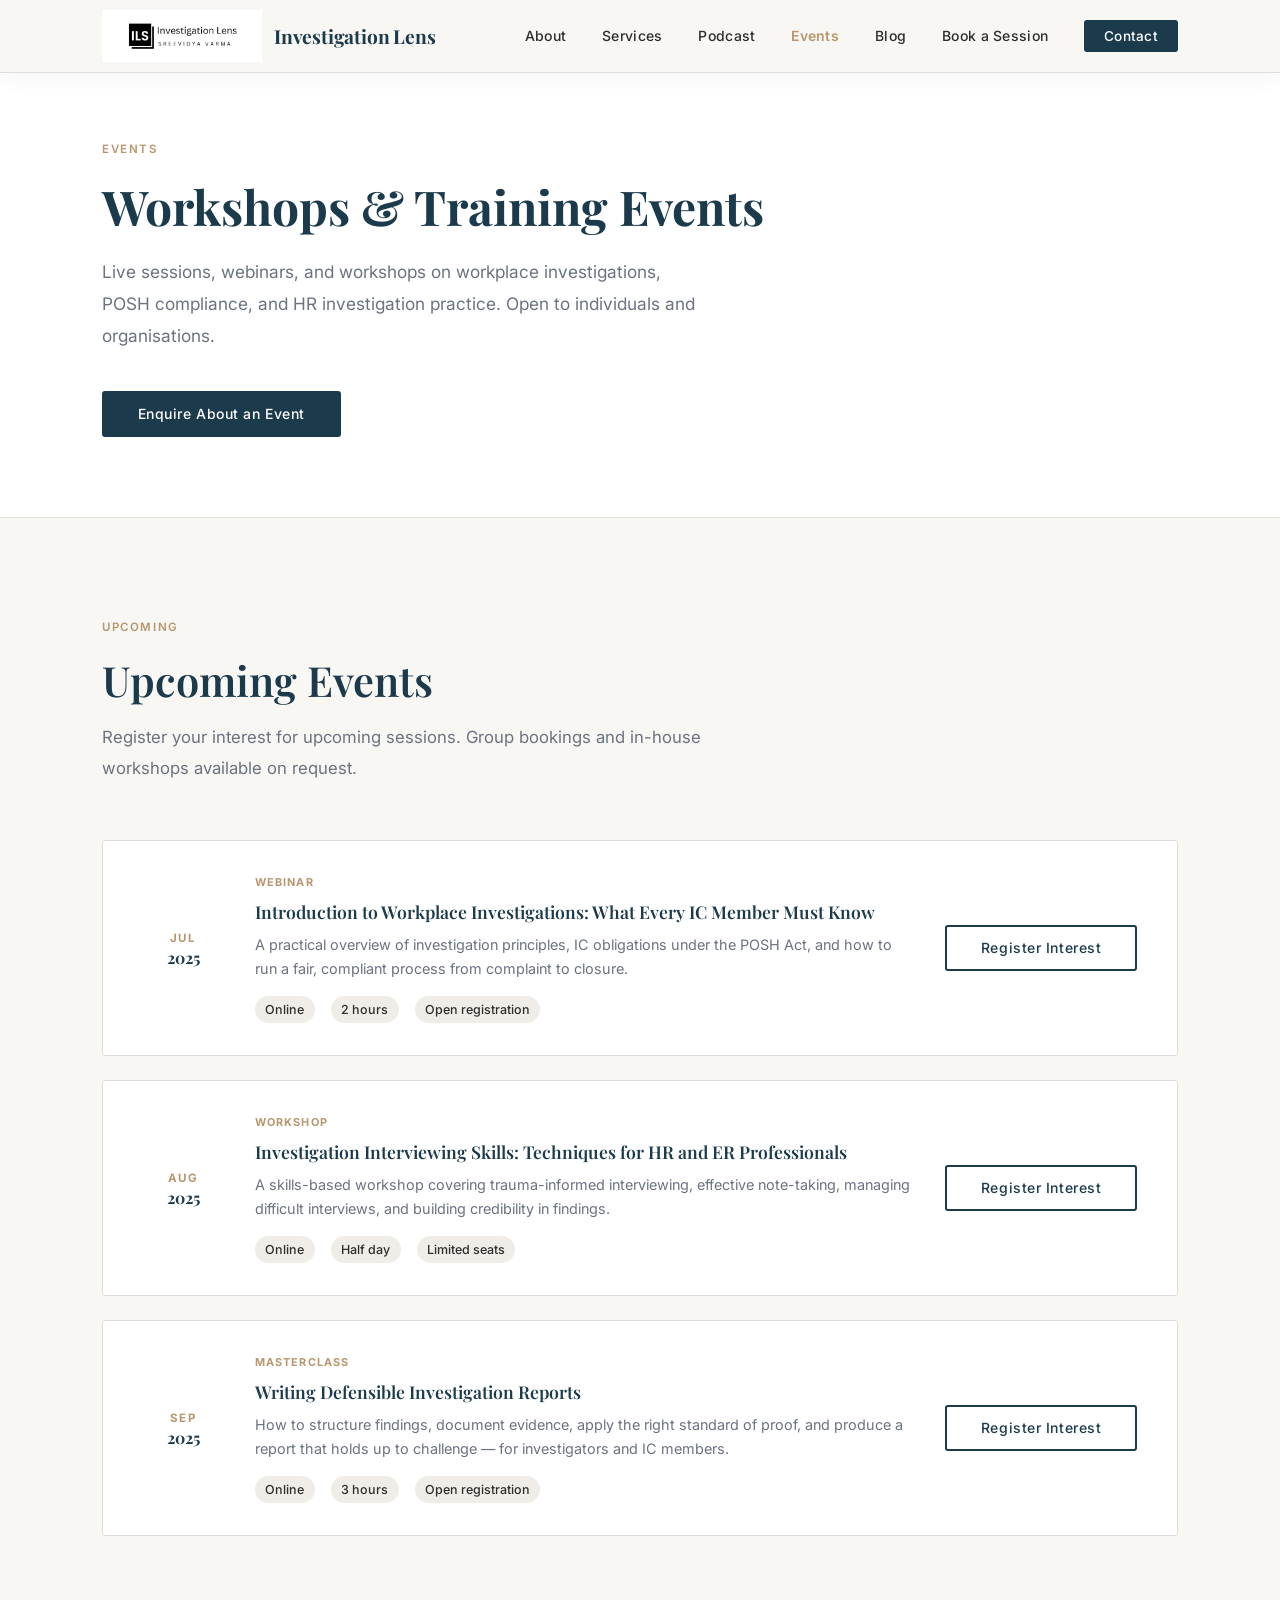
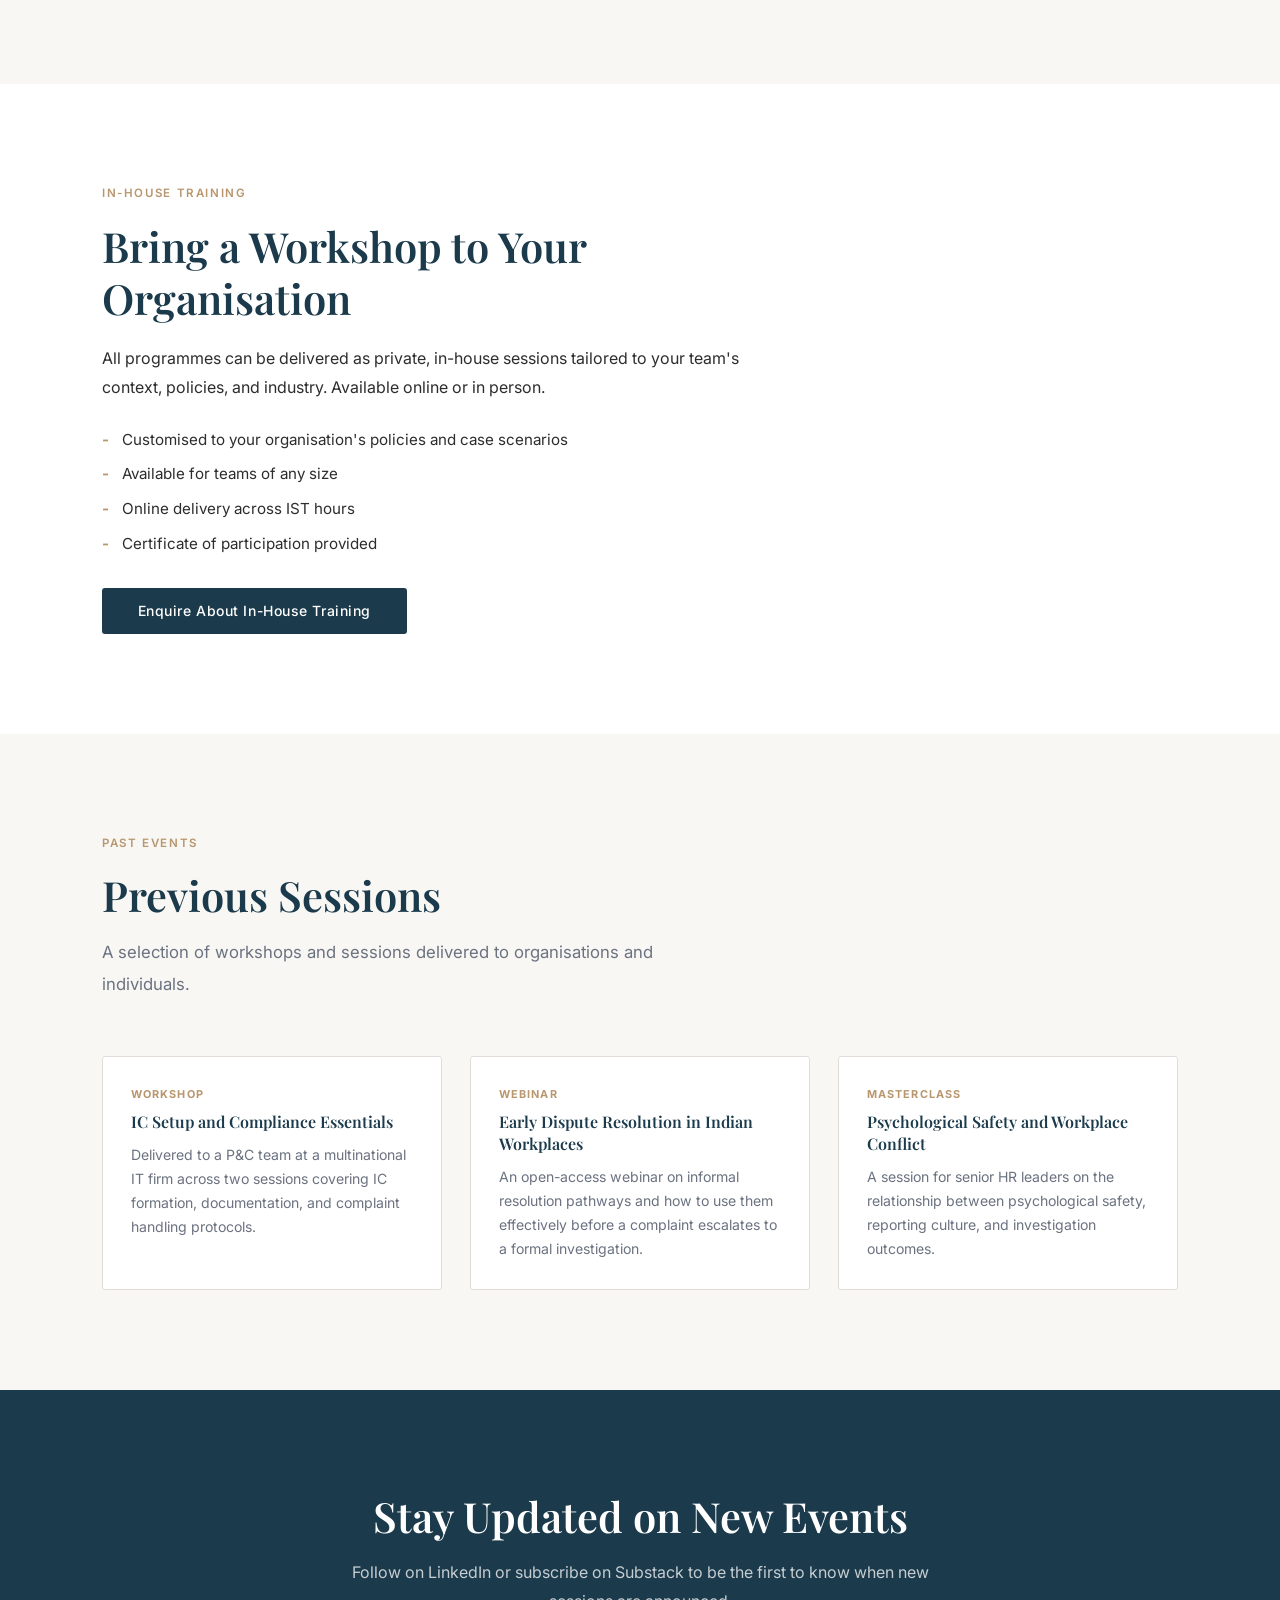
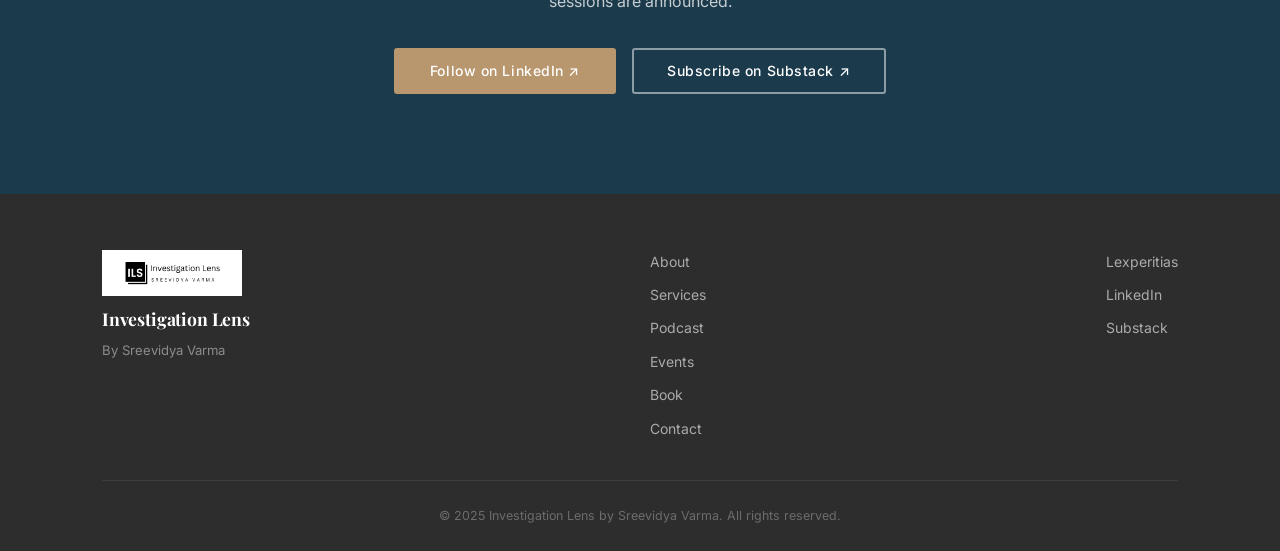
==== events.html @ 95989ba1 "Add files via upload" ====
<!DOCTYPE html>
<html lang="en">
<head>
    <meta charset="UTF-8">
    <meta name="viewport" content="width=device-width, initial-scale=1.0">

    <!-- Primary SEO -->
    <title>Events | Investigation Lens by Sreevidya Varma</title>
    <meta name="description" content="Upcoming workshops, training sessions, and webinars on workplace investigations, POSH compliance, and HR investigation practice by Investigation Lens.">
    <meta name="keywords" content="workplace investigation workshop India, POSH training workshop, HR investigation webinar, IC member training, workplace conduct workshop, Investigation Lens events">
    <meta name="author" content="Sreevidya Varma">
    <meta name="robots" content="index, follow">
    <link rel="canonical" href="https://www.investigationlens.com/events.html">

    <!-- Open Graph -->
    <meta property="og:type" content="website">
    <meta property="og:site_name" content="Investigation Lens">
    <meta property="og:title" content="Events | Investigation Lens by Sreevidya Varma">
    <meta property="og:description" content="Upcoming workshops, training sessions, and webinars on workplace investigations, POSH compliance, and HR investigation practice.">
    <meta property="og:url" content="https://www.investigationlens.com/events.html">
    <meta property="og:image" content="https://www.investigationlens.com/portrait.jpg">
    <meta property="og:locale" content="en_IN">

    <!-- Twitter / X Card -->
    <meta name="twitter:card" content="summary_large_image">
    <meta name="twitter:title" content="Events | Investigation Lens">
    <meta name="twitter:description" content="Upcoming workshops and webinars on workplace investigations, POSH compliance, and HR investigation practice.">
    <meta name="twitter:image" content="https://www.investigationlens.com/portrait.jpg">

    <link rel="preconnect" href="https://fonts.googleapis.com">
    <link rel="preconnect" href="https://fonts.gstatic.com" crossorigin>
    <link href="https://fonts.googleapis.com/css2?family=Playfair+Display:ital,wght@0,400;0,600;0,700;1,400&family=Inter:wght@300;400;500;600&display=swap" rel="stylesheet">
    <link rel="stylesheet" href="style.css">
</head>
<body>

    <!-- ===== NAVBAR ===== -->
    <nav class="navbar scrolled" id="navbar">
        <div class="nav-inner">
            <a href="index.html" class="nav-logo">
                <img src="logo.png" alt="Investigation Lens Logo">
                <span class="logo-text">Investigation Lens</span>
            </a>
            <button class="nav-toggle" aria-label="Toggle navigation menu">&#9776;</button>
            <ul class="nav-links">
                <li><a href="index.html#about">About</a></li>
                <li><a href="index.html#services">Services</a></li>
                <li><a href="podcast.html">Podcast</a></li>
                <li><a href="events.html" class="nav-active">Events</a></li>
                <li><a href="index.html#blog">Blog</a></li>
                <li><a href="index.html#book">Book a Session</a></li>
                <li><a href="index.html#contact" class="btn-nav">Contact</a></li>
            </ul>
        </div>
    </nav>

    <!-- ===== PAGE HERO ===== -->
    <section class="page-hero">
        <div class="container">
            <div class="section-label">Events</div>
            <h1>Workshops &amp; Training Events</h1>
            <p class="page-hero-sub">Live sessions, webinars, and workshops on workplace investigations, POSH compliance, and HR investigation practice. Open to individuals and organisations.</p>
            <a href="index.html#contact" class="btn btn-primary">Enquire About an Event</a>
        </div>
    </section>

    <!-- ===== UPCOMING EVENTS ===== -->
    <section class="events-section">
        <div class="container">
            <div class="section-label">Upcoming</div>
            <h2>Upcoming Events</h2>
            <p class="section-intro">Register your interest for upcoming sessions. Group bookings and in-house workshops available on request.</p>

            <div class="events-list">

                <div class="event-card">
                    <div class="event-date-block">
                        <span class="event-month">Jul</span>
                        <span class="event-day">2025</span>
                    </div>
                    <div class="event-body">
                        <div class="event-tag">Webinar</div>
                        <h3>Introduction to Workplace Investigations: What Every IC Member Must Know</h3>
                        <p>A practical overview of investigation principles, IC obligations under the POSH Act, and how to run a fair, compliant process from complaint to closure.</p>
                        <div class="event-details">
                            <span>Online</span>
                            <span>2 hours</span>
                            <span>Open registration</span>
                        </div>
                    </div>
                    <div class="event-actions">
                        <a href="index.html#contact" class="btn btn-outline">Register Interest</a>
                    </div>
                </div>

                <div class="event-card">
                    <div class="event-date-block">
                        <span class="event-month">Aug</span>
                        <span class="event-day">2025</span>
                    </div>
                    <div class="event-body">
                        <div class="event-tag">Workshop</div>
                        <h3>Investigation Interviewing Skills: Techniques for HR and ER Professionals</h3>
                        <p>A skills-based workshop covering trauma-informed interviewing, effective note-taking, managing difficult interviews, and building credibility in findings.</p>
                        <div class="event-details">
                            <span>Online</span>
                            <span>Half day</span>
                            <span>Limited seats</span>
                        </div>
                    </div>
                    <div class="event-actions">
                        <a href="index.html#contact" class="btn btn-outline">Register Interest</a>
                    </div>
                </div>

                <div class="event-card">
                    <div class="event-date-block">
                        <span class="event-month">Sep</span>
                        <span class="event-day">2025</span>
                    </div>
                    <div class="event-body">
                        <div class="event-tag">Masterclass</div>
                        <h3>Writing Defensible Investigation Reports</h3>
                        <p>How to structure findings, document evidence, apply the right standard of proof, and produce a report that holds up to challenge — for investigators and IC members.</p>
                        <div class="event-details">
                            <span>Online</span>
                            <span>3 hours</span>
                            <span>Open registration</span>
                        </div>
                    </div>
                    <div class="event-actions">
                        <a href="index.html#contact" class="btn btn-outline">Register Interest</a>
                    </div>
                </div>

            </div>
        </div>
    </section>

    <!-- ===== IN-HOUSE EVENTS ===== -->
    <section class="inhouse-section">
        <div class="container">
            <div class="inhouse-inner">
                <div class="inhouse-text">
                    <div class="section-label">In-House Training</div>
                    <h2>Bring a Workshop to Your Organisation</h2>
                    <p>All programmes can be delivered as private, in-house sessions tailored to your team's context, policies, and industry. Available online or in person.</p>
                    <ul class="inhouse-list">
                        <li>Customised to your organisation's policies and case scenarios</li>
                        <li>Available for teams of any size</li>
                        <li>Online delivery across IST hours</li>
                        <li>Certificate of participation provided</li>
                    </ul>
                    <a href="index.html#contact" class="btn btn-primary">Enquire About In-House Training</a>
                </div>
            </div>
        </div>
    </section>

    <!-- ===== PAST EVENTS ===== -->
    <section class="past-events">
        <div class="container">
            <div class="section-label">Past Events</div>
            <h2>Previous Sessions</h2>
            <p class="section-intro">A selection of workshops and sessions delivered to organisations and individuals.</p>

            <div class="past-events-grid">
                <div class="past-event-card">
                    <div class="event-tag">Workshop</div>
                    <h4>IC Setup and Compliance Essentials</h4>
                    <p>Delivered to a P&amp;C team at a multinational IT firm across two sessions covering IC formation, documentation, and complaint handling protocols.</p>
                </div>
                <div class="past-event-card">
                    <div class="event-tag">Webinar</div>
                    <h4>Early Dispute Resolution in Indian Workplaces</h4>
                    <p>An open-access webinar on informal resolution pathways and how to use them effectively before a complaint escalates to a formal investigation.</p>
                </div>
                <div class="past-event-card">
                    <div class="event-tag">Masterclass</div>
                    <h4>Psychological Safety and Workplace Conflict</h4>
                    <p>A session for senior HR leaders on the relationship between psychological safety, reporting culture, and investigation outcomes.</p>
                </div>
            </div>
        </div>
    </section>

    <!-- ===== STAY UPDATED CTA ===== -->
    <section class="subscribe-cta">
        <div class="container">
            <div class="subscribe-inner">
                <h2>Stay Updated on New Events</h2>
                <p>Follow on LinkedIn or subscribe on Substack to be the first to know when new sessions are announced.</p>
                <div class="cta-buttons">
                    <a href="https://www.linkedin.com/in/sreevidyavarma/" target="_blank" rel="noopener noreferrer" class="btn btn-primary">Follow on LinkedIn ↗</a>
                    <a href="https://substack.com/@investigationlens" target="_blank" rel="noopener noreferrer" class="btn btn-outline">Subscribe on Substack ↗</a>
                </div>
            </div>
        </div>
    </section>

    <!-- ===== FOOTER ===== -->
    <footer class="footer">
        <div class="container">
            <div class="footer-inner">
                <div class="footer-brand">
                    <img src="logo.png" alt="Investigation Lens" class="footer-logo">
                    <span class="logo-text">Investigation Lens</span>
                    <p>By Sreevidya Varma</p>
                </div>
                <nav class="footer-links" aria-label="Footer navigation">
                    <a href="index.html#about">About</a>
                    <a href="index.html#services">Services</a>
                    <a href="podcast.html">Podcast</a>
                    <a href="events.html">Events</a>
                    <a href="index.html#book">Book</a>
                    <a href="index.html#contact">Contact</a>
                </nav>
                <div class="footer-social">
                    <a href="https://www.lexperitias.com" target="_blank" rel="noopener noreferrer">Lexperitias</a>
                    <a href="https://www.linkedin.com/in/sreevidyavarma/" target="_blank" rel="noopener noreferrer">LinkedIn</a>
                    <a href="https://substack.com/@investigationlens" target="_blank" rel="noopener noreferrer">Substack</a>
                </div>
            </div>
            <div class="footer-bottom">
                <p>&copy; 2025 Investigation Lens by Sreevidya Varma. All rights reserved.</p>
            </div>
        </div>
    </footer>

    <script>
        const toggle = document.querySelector('.nav-toggle');
        const navLinks = document.querySelector('.nav-links');
        toggle.addEventListener('click', () => {
            const isOpen = navLinks.classList.toggle('open');
            toggle.setAttribute('aria-expanded', isOpen);
        });
    </script>

</body>
</html>
---- style.css ----
/* ============================================
   INVESTIGATION LENS — style.css
   ============================================ */

/* ===========================
   RESET & BASE
=========================== */
*, *::before, *::after {
    box-sizing: border-box;
    margin: 0;
    padding: 0;
}

:root {
    --navy:        #1B3A4B;
    --navy-light:  #2A5068;
    --gold:        #B8966E;
    --gold-light:  #C9A882;
    --charcoal:    #2D2D2D;
    --gray:        #6B7280;
    --light-gray:  #F0EDE8;
    --bg:          #F8F7F4;
    --white:       #FFFFFF;
    --border:      #E2DDD8;

    --font-heading: 'Playfair Display', Georgia, serif;
    --font-body:    'Inter', -apple-system, BlinkMacSystemFont, sans-serif;

    --max-width:    1140px;
    --section-pad:  100px;
    --radius:       3px;
    --transition:   0.22s ease;
}

html {
    font-size: 16px;
}

body {
    font-family: var(--font-body);
    background-color: var(--bg);
    color: var(--charcoal);
    line-height: 1.7;
    -webkit-font-smoothing: antialiased;
    -moz-osx-font-smoothing: grayscale;
}

img {
    max-width: 100%;
    display: block;
}

a {
    text-decoration: none;
    color: inherit;
}

ul {
    list-style: none;
}

/* ===========================
   TYPOGRAPHY
=========================== */
h1, h2, h3, h4 {
    font-family: var(--font-heading);
    line-height: 1.25;
    color: var(--navy);
}

h1 { font-size: clamp(2.2rem, 5vw, 3.5rem); font-weight: 700; }
h2 { font-size: clamp(1.8rem, 3.5vw, 2.6rem); font-weight: 600; }
h3 { font-size: clamp(1.25rem, 2.5vw, 1.55rem); font-weight: 600; }
h4 { font-size: 0.95rem; font-weight: 600; }

.lead {
    font-size: 1.15rem;
    line-height: 1.85;
    color: var(--charcoal);
}

/* ===========================
   LAYOUT
=========================== */
.container {
    max-width: var(--max-width);
    margin: 0 auto;
    padding: 0 2rem;
}

/* ===========================
   SHARED COMPONENTS
=========================== */
.section-label {
    font-family: var(--font-body);
    font-size: 0.72rem;
    font-weight: 600;
    letter-spacing: 0.14em;
    text-transform: uppercase;
    color: var(--gold);
    margin-bottom: 1rem;
}

.section-intro {
    font-size: 1.05rem;
    color: var(--gray);
    max-width: 640px;
    margin-top: 1rem;
    margin-bottom: 3.5rem;
    line-height: 1.85;
}

/* Buttons */
.btn {
    display: inline-block;
    padding: 0.875rem 2.1rem;
    font-family: var(--font-body);
    font-size: 0.875rem;
    font-weight: 500;
    letter-spacing: 0.04em;
    border-radius: var(--radius);
    border: 2px solid transparent;
    transition: all var(--transition);
    cursor: pointer;
    line-height: 1;
}

.btn-primary {
    background-color: var(--navy);
    color: var(--white);
    border-color: var(--navy);
}

.btn-primary:hover {
    background-color: var(--navy-light);
    border-color: var(--navy-light);
}

.btn-outline {
    background-color: transparent;
    color: var(--navy);
    border-color: var(--navy);
}

.btn-outline:hover {
    background-color: var(--navy);
    color: var(--white);
}

/* ===========================
   NAVBAR
=========================== */
.navbar {
    position: fixed;
    top: 0;
    left: 0;
    right: 0;
    z-index: 1000;
    background-color: rgba(248, 247, 244, 0.96);
    backdrop-filter: blur(10px);
    -webkit-backdrop-filter: blur(10px);
    border-bottom: 1px solid transparent;
    transition: border-color var(--transition), box-shadow var(--transition);
}

.navbar.scrolled {
    border-color: var(--border);
    box-shadow: 0 2px 24px rgba(0, 0, 0, 0.06);
}

.nav-inner {
    max-width: var(--max-width);
    margin: 0 auto;
    padding: 0 2rem;
    height: 72px;
    display: flex;
    align-items: center;
    justify-content: space-between;
}

.nav-logo {
    display: flex;
    align-items: center;
    gap: 0.75rem;
    flex-shrink: 0;
}

.nav-logo img {
    width: 160px;
    height: 52px;
    object-fit: cover;
    object-position: center center;
}

.logo-text {
    font-family: var(--font-heading);
    font-size: 1.2rem;
    font-weight: 700;
    color: var(--navy);
    letter-spacing: -0.01em;
}

.nav-links {
    display: flex;
    align-items: center;
    gap: 2.25rem;
}

.nav-links a {
    font-size: 0.875rem;
    font-weight: 500;
    color: var(--charcoal);
    letter-spacing: 0.02em;
    transition: color var(--transition);
}

.nav-links a:hover {
    color: var(--navy);
}

.btn-nav {
    background-color: var(--navy) !important;
    color: var(--white) !important;
    padding: 0.5rem 1.25rem !important;
    border-radius: var(--radius) !important;
    font-size: 0.85rem !important;
    transition: background-color var(--transition) !important;
}

.btn-nav:hover {
    background-color: var(--navy-light) !important;
    color: var(--white) !important;
}

.nav-toggle {
    display: none;
    background: none;
    border: none;
    font-size: 1.5rem;
    cursor: pointer;
    color: var(--navy);
    padding: 0.25rem;
    line-height: 1;
}

/* ===========================
   HERO
=========================== */
.hero {
    min-height: 100vh;
    display: flex;
    align-items: center;
    background-color: var(--white);
    padding: 100px 2rem 80px;
}

.hero-inner {
    max-width: var(--max-width);
    margin: 0 auto;
    width: 100%;
    display: grid;
    grid-template-columns: 1fr 400px;
    gap: 5rem;
    align-items: center;
}

.hero-eyebrow {
    font-size: 0.72rem;
    font-weight: 600;
    letter-spacing: 0.14em;
    text-transform: uppercase;
    color: var(--gold);
    margin-bottom: 1.5rem;
}

.hero-text h1 {
    margin-bottom: 1.5rem;
}

.hero-text h1 em {
    color: var(--gold);
    font-style: italic;
}

.hero-sub {
    font-size: 1.08rem;
    color: var(--gray);
    max-width: 520px;
    margin-bottom: 2.5rem;
    line-height: 1.85;
}

.hero-ctas {
    display: flex;
    gap: 1rem;
    flex-wrap: wrap;
}

.hero-image {
    position: relative;
}

.hero-image img {
    width: 100%;
    height: 520px;
    object-fit: cover;
    object-position: right center;
    border-radius: var(--radius);
}

.photo-placeholder {
    width: 100%;
    height: 520px;
    background-color: var(--light-gray);
    border: 2px dashed var(--border);
    border-radius: var(--radius);
    display: flex;
    align-items: center;
    justify-content: center;
    color: var(--gray);
    font-size: 0.9rem;
}

/* ===========================
   ABOUT
=========================== */
.about {
    padding: var(--section-pad) 0;
    background-color: var(--bg);
}

.about-inner {
    max-width: 780px;
}

.about-body {
    margin-top: 2rem;
    display: flex;
    flex-direction: column;
    gap: 1.25rem;
}

.about-body p {
    font-size: 1.02rem;
    color: var(--charcoal);
    line-height: 1.85;
}

.about-body strong {
    color: var(--navy);
    font-weight: 600;
}

.about-links {
    display: flex;
    gap: 0.875rem;
    margin-top: 0.75rem;
    flex-wrap: wrap;
}

.link-pill {
    display: inline-block;
    padding: 0.45rem 1.1rem;
    border: 1.5px solid var(--navy);
    border-radius: 100px;
    font-size: 0.85rem;
    font-weight: 500;
    color: var(--navy);
    transition: all var(--transition);
}

.link-pill:hover {
    background-color: var(--navy);
    color: var(--white);
}

/* ===========================
   SERVICES
=========================== */
.services {
    padding: var(--section-pad) 0;
    background-color: var(--white);
}

.services-grid {
    display: grid;
    grid-template-columns: 1fr 1fr;
    gap: 1.75rem;
}

.service-card {
    background-color: var(--bg);
    border: 1px solid var(--border);
    border-radius: var(--radius);
    padding: 2.5rem;
    transition: box-shadow var(--transition), border-color var(--transition);
}

.service-card:hover {
    box-shadow: 0 8px 40px rgba(27, 58, 75, 0.08);
    border-color: #D0CAC2;
}

.service-card--full {
    grid-column: 1 / -1;
}

.card-tier {
    font-size: 0.68rem;
    font-weight: 700;
    letter-spacing: 0.16em;
    text-transform: uppercase;
    color: var(--gold);
    margin-bottom: 0.75rem;
}

.service-card h3 {
    margin-bottom: 0.75rem;
}

.card-desc {
    font-size: 0.97rem;
    color: var(--gray);
    line-height: 1.75;
    margin-bottom: 1.75rem;
    padding-bottom: 1.75rem;
    border-bottom: 1px solid var(--border);
}

.card-section {
    margin-bottom: 1.5rem;
}

.card-section:last-child {
    margin-bottom: 0;
}

.card-section h4 {
    font-family: var(--font-body);
    font-size: 0.72rem;
    font-weight: 700;
    letter-spacing: 0.1em;
    text-transform: uppercase;
    color: var(--navy);
    margin-bottom: 0.65rem;
}

.card-section ul {
    display: flex;
    flex-direction: column;
    gap: 0.55rem;
}

.card-section ul li {
    font-size: 0.93rem;
    color: var(--charcoal);
    padding-left: 1.25rem;
    position: relative;
    line-height: 1.65;
}

.card-section ul li::before {
    content: '-';
    position: absolute;
    left: 0;
    color: var(--gold);
    font-weight: 700;
}

.card-section p {
    font-size: 0.93rem;
    color: var(--charcoal);
    line-height: 1.7;
}

.card-columns {
    display: grid;
    grid-template-columns: repeat(3, 1fr);
    gap: 2rem;
    margin-top: 1.75rem;
}

.card-col h4 {
    font-family: var(--font-body);
    font-size: 0.9rem;
    font-weight: 600;
    color: var(--navy);
    margin-bottom: 0.5rem;
    letter-spacing: 0;
    text-transform: none;
}

.card-col p {
    font-size: 0.9rem;
    color: var(--gray);
    line-height: 1.75;
}

/* ===========================
   TESTIMONIAL
=========================== */
.testimonial-section {
    padding: var(--section-pad) 0;
    background-color: var(--navy);
}

.testimonial-section .section-label {
    color: var(--gold-light);
    text-align: center;
}

.testimonial-card {
    max-width: 760px;
    margin: 0 auto;
    text-align: center;
}

.quote-mark {
    display: block;
    font-family: var(--font-heading);
    font-size: 7rem;
    color: var(--gold);
    line-height: 0.5;
    margin-bottom: 2rem;
    opacity: 0.5;
}

blockquote {
    font-family: var(--font-heading);
    font-size: clamp(1.1rem, 2vw, 1.3rem);
    font-style: italic;
    color: var(--white);
    line-height: 1.85;
    margin-bottom: 2.5rem;
}

.testimonial-author {
    display: flex;
    justify-content: center;
}

.author-info {
    display: flex;
    flex-direction: column;
    align-items: center;
    gap: 0.3rem;
}

.author-info strong {
    font-family: var(--font-body);
    font-weight: 600;
    font-size: 1rem;
    color: var(--white);
}

.author-info span {
    font-size: 0.875rem;
    color: var(--gold-light);
    letter-spacing: 0.02em;
}

/* ===========================
   BLOG
=========================== */
.blog {
    padding: var(--section-pad) 0;
    background-color: var(--bg);
}

.blog-grid {
    display: grid;
    grid-template-columns: repeat(3, 1fr);
    gap: 1.75rem;
    margin-bottom: 3rem;
}

.blog-card {
    display: block;
    background-color: var(--white);
    border: 1px solid var(--border);
    border-radius: var(--radius);
    padding: 2rem;
    transition: all var(--transition);
}

.blog-card:hover {
    border-color: var(--navy);
    box-shadow: 0 8px 32px rgba(27, 58, 75, 0.1);
    transform: translateY(-3px);
}

.blog-tag {
    font-size: 0.68rem;
    font-weight: 700;
    letter-spacing: 0.12em;
    text-transform: uppercase;
    color: var(--gold);
    margin-bottom: 0.75rem;
}

.blog-card h4 {
    font-family: var(--font-heading);
    font-size: 1.1rem;
    color: var(--navy);
    line-height: 1.4;
    margin-bottom: 0.75rem;
}

.blog-card p {
    font-size: 0.9rem;
    color: var(--gray);
    line-height: 1.75;
    margin-bottom: 1.5rem;
}

.read-more {
    font-size: 0.85rem;
    font-weight: 600;
    color: var(--navy);
    letter-spacing: 0.02em;
    transition: color var(--transition);
}

.blog-card:hover .read-more {
    color: var(--gold);
}

.blog-cta {
    text-align: center;
}

/* ===========================
   BOOK A SESSION
=========================== */
.book {
    padding: var(--section-pad) 0;
    background-color: var(--white);
}

.calendar-embed {
    border-radius: var(--radius);
    overflow: hidden;
    border: 1px solid var(--border);
}

.calendar-embed iframe {
    width: 100%;
    border: 0;
    display: block;
}

.calendar-placeholder {
    color: var(--gray);
    line-height: 2;
}

.calendar-placeholder p {
    font-size: 1rem;
    margin-bottom: 0.5rem;
}

.calendar-placeholder small {
    font-size: 0.82rem;
    color: var(--border);
}

/* ===========================
   CONTACT
=========================== */
.contact {
    padding: var(--section-pad) 0;
    background-color: var(--bg);
}

.contact-inner {
    display: grid;
    grid-template-columns: 1fr 1.7fr;
    gap: 5rem;
    align-items: start;
}

.contact-text h2 {
    margin-bottom: 1rem;
}

.contact-text p {
    font-size: 1rem;
    color: var(--gray);
    line-height: 1.85;
    margin-bottom: 2rem;
}

.contact-links {
    display: flex;
    flex-direction: column;
    gap: 0.75rem;
}

.contact-links a {
    font-size: 0.9rem;
    font-weight: 500;
    color: var(--navy);
    transition: color var(--transition);
}

.contact-links a:hover {
    color: var(--gold);
}

/* Form */
.contact-form {
    display: flex;
    flex-direction: column;
    gap: 1.25rem;
}

.form-group {
    display: flex;
    flex-direction: column;
    gap: 0.4rem;
}

.form-group label {
    font-size: 0.72rem;
    font-weight: 600;
    letter-spacing: 0.08em;
    text-transform: uppercase;
    color: var(--charcoal);
}

.form-group input,
.form-group select,
.form-group textarea {
    width: 100%;
    padding: 0.85rem 1rem;
    border: 1.5px solid var(--border);
    border-radius: var(--radius);
    font-family: var(--font-body);
    font-size: 0.95rem;
    color: var(--charcoal);
    background-color: var(--white);
    outline: none;
    appearance: none;
    -webkit-appearance: none;
    transition: border-color var(--transition);
}

.form-group input:focus,
.form-group select:focus,
.form-group textarea:focus {
    border-color: var(--navy);
}

.form-group input::placeholder,
.form-group textarea::placeholder {
    color: #C0BAB3;
}

.form-group select {
    background-image: url("data:image/svg+xml,%3Csvg xmlns='http://www.w3.org/2000/svg' width='12' height='8' viewBox='0 0 12 8'%3E%3Cpath d='M1 1l5 5 5-5' stroke='%236B7280' stroke-width='1.5' fill='none' stroke-linecap='round'/%3E%3C/svg%3E");
    background-repeat: no-repeat;
    background-position: right 1rem center;
    padding-right: 2.5rem;
    cursor: pointer;
}

.form-group textarea {
    resize: vertical;
    min-height: 140px;
    line-height: 1.7;
}

.form-note {
    font-size: 0.82rem;
    color: var(--gray);
    margin-top: -0.25rem;
}

/* ===========================
   FOOTER
=========================== */
.footer {
    background-color: var(--charcoal);
    padding: 3.5rem 0 1.5rem;
}

.footer-inner {
    display: flex;
    justify-content: space-between;
    align-items: flex-start;
    gap: 2rem;
    padding-bottom: 2.5rem;
    border-bottom: 1px solid rgba(255, 255, 255, 0.08);
    flex-wrap: wrap;
}

.footer-logo {
    width: 140px;
    height: 46px;
    object-fit: cover;
    object-position: center center;
    margin-bottom: 0.5rem;
}

.footer-brand .logo-text {
    color: var(--white);
    font-size: 1.1rem;
}

.footer-brand p {
    font-size: 0.82rem;
    color: rgba(255, 255, 255, 0.45);
    margin-top: 0.3rem;
}

.footer-links,
.footer-social {
    display: flex;
    flex-direction: column;
    gap: 0.6rem;
}

.footer-links a,
.footer-social a {
    font-size: 0.875rem;
    color: rgba(255, 255, 255, 0.6);
    transition: color var(--transition);
}

.footer-links a:hover,
.footer-social a:hover {
    color: var(--white);
}

.footer-bottom {
    text-align: center;
    padding-top: 1.5rem;
}

.footer-bottom p {
    font-size: 0.78rem;
    color: rgba(255, 255, 255, 0.3);
}

/* ===========================
   NAV ACTIVE STATE
=========================== */
.nav-active {
    color: var(--gold) !important;
    font-weight: 600 !important;
}

/* ===========================
   PAGE HERO (inner pages)
=========================== */
.page-hero {
    padding: 140px 2rem 80px;
    background-color: var(--white);
    border-bottom: 1px solid var(--border);
}

.page-hero h1 {
    font-size: clamp(2rem, 4.5vw, 3rem);
    margin-bottom: 1.25rem;
    max-width: 700px;
}

.page-hero-sub {
    font-size: 1.08rem;
    color: var(--gray);
    max-width: 600px;
    line-height: 1.85;
    margin-bottom: 2.5rem;
}

/* ===========================
   PODCAST PAGE
=========================== */
.podcast-about {
    padding: var(--section-pad) 0;
    background-color: var(--bg);
}

.podcast-about-inner {
    display: grid;
    grid-template-columns: 1fr 320px;
    gap: 5rem;
    align-items: start;
}

.podcast-about-text h2 {
    margin-bottom: 1.25rem;
}

.podcast-about-text p {
    font-size: 1rem;
    color: var(--charcoal);
    line-height: 1.85;
    margin-bottom: 1.25rem;
}

.platforms-label {
    font-size: 0.72rem;
    font-weight: 600;
    letter-spacing: 0.1em;
    text-transform: uppercase;
    color: var(--gray);
    margin-bottom: 0.75rem;
    margin-top: 1.5rem;
}

.platform-links {
    display: flex;
    gap: 0.75rem;
    flex-wrap: wrap;
}

.platform-pill {
    display: inline-block;
    padding: 0.45rem 1.1rem;
    border: 1.5px solid var(--navy);
    border-radius: 100px;
    font-size: 0.85rem;
    font-weight: 500;
    color: var(--navy);
    transition: all var(--transition);
}

.platform-pill:hover {
    background-color: var(--navy);
    color: var(--white);
}

.podcast-host-card {
    background-color: var(--white);
    border: 1px solid var(--border);
    border-radius: var(--radius);
    overflow: hidden;
}

.podcast-host-card img {
    width: 100%;
    height: 280px;
    object-fit: cover;
    object-position: right center;
}

.host-info {
    padding: 1.25rem;
    display: flex;
    flex-direction: column;
    gap: 0.25rem;
}

.host-info strong {
    font-family: var(--font-body);
    font-size: 0.95rem;
    font-weight: 600;
    color: var(--navy);
}

.host-info span {
    font-size: 0.82rem;
    color: var(--gray);
}

/* Episodes */
.episodes {
    padding: var(--section-pad) 0;
    background-color: var(--white);
}

.episodes-list {
    display: flex;
    flex-direction: column;
    gap: 1.25rem;
    margin-bottom: 3rem;
}

.episode-card {
    display: grid;
    grid-template-columns: 80px 1fr auto;
    gap: 2rem;
    align-items: center;
    background-color: var(--bg);
    border: 1px solid var(--border);
    border-radius: var(--radius);
    padding: 1.75rem 2rem;
    transition: box-shadow var(--transition), border-color var(--transition);
}

.episode-card:hover {
    box-shadow: 0 4px 24px rgba(27, 58, 75, 0.08);
    border-color: #D0CAC2;
}

.episode-number {
    font-size: 0.72rem;
    font-weight: 700;
    letter-spacing: 0.1em;
    text-transform: uppercase;
    color: var(--gold);
    text-align: center;
}

.episode-body h3 {
    font-size: 1.1rem;
    margin-bottom: 0.5rem;
}

.episode-desc {
    font-size: 0.9rem;
    color: var(--gray);
    line-height: 1.7;
    margin-bottom: 0.75rem;
}

.episode-meta {
    display: flex;
    gap: 0.5rem;
    flex-wrap: wrap;
}

.episode-tag {
    font-size: 0.68rem;
    font-weight: 700;
    letter-spacing: 0.1em;
    text-transform: uppercase;
    color: var(--gold);
    background-color: var(--light-gray);
    padding: 0.2rem 0.6rem;
    border-radius: 100px;
}

.episode-listen {
    font-size: 0.875rem;
    font-weight: 600;
    color: var(--navy);
    white-space: nowrap;
    transition: color var(--transition);
    flex-shrink: 0;
}

.episode-listen:hover {
    color: var(--gold);
}

.episodes-cta {
    text-align: center;
}

/* Subscribe CTA */
.subscribe-cta {
    padding: var(--section-pad) 0;
    background-color: var(--navy);
}

.subscribe-inner {
    max-width: 580px;
    margin: 0 auto;
    text-align: center;
}

.subscribe-inner h2 {
    color: var(--white);
    margin-bottom: 1rem;
}

.subscribe-inner p {
    color: rgba(255, 255, 255, 0.75);
    line-height: 1.8;
    margin-bottom: 2rem;
    font-size: 1rem;
}

.cta-buttons {
    display: flex;
    gap: 1rem;
    justify-content: center;
    flex-wrap: wrap;
}

.subscribe-cta .btn-primary {
    background-color: var(--gold);
    border-color: var(--gold);
    color: var(--white);
}

.subscribe-cta .btn-primary:hover {
    background-color: var(--gold-light);
    border-color: var(--gold-light);
}

.subscribe-cta .btn-outline {
    border-color: rgba(255, 255, 255, 0.5);
    color: var(--white);
}

.subscribe-cta .btn-outline:hover {
    background-color: rgba(255, 255, 255, 0.1);
    border-color: var(--white);
}

/* ===========================
   EVENTS PAGE
=========================== */
.events-section {
    padding: var(--section-pad) 0;
    background-color: var(--bg);
}

.events-list {
    display: flex;
    flex-direction: column;
    gap: 1.5rem;
    margin-bottom: 3rem;
}

.event-card {
    display: grid;
    grid-template-columns: 80px 1fr auto;
    gap: 2rem;
    align-items: center;
    background-color: var(--white);
    border: 1px solid var(--border);
    border-radius: var(--radius);
    padding: 2rem 2.5rem;
    transition: box-shadow var(--transition), border-color var(--transition);
}

.event-card:hover {
    box-shadow: 0 4px 24px rgba(27, 58, 75, 0.08);
    border-color: #D0CAC2;
}

.event-date-block {
    display: flex;
    flex-direction: column;
    align-items: center;
    text-align: center;
    flex-shrink: 0;
}

.event-month {
    font-size: 0.72rem;
    font-weight: 700;
    letter-spacing: 0.1em;
    text-transform: uppercase;
    color: var(--gold);
}

.event-day {
    font-family: var(--font-heading);
    font-size: 1rem;
    font-weight: 700;
    color: var(--navy);
    line-height: 1.2;
}

.event-tag {
    font-size: 0.68rem;
    font-weight: 700;
    letter-spacing: 0.1em;
    text-transform: uppercase;
    color: var(--gold);
    margin-bottom: 0.5rem;
}

.event-body h3 {
    font-size: 1.1rem;
    margin-bottom: 0.6rem;
    line-height: 1.35;
}

.event-body p {
    font-size: 0.9rem;
    color: var(--gray);
    line-height: 1.7;
    margin-bottom: 0.85rem;
}

.event-details {
    display: flex;
    gap: 1rem;
    flex-wrap: wrap;
}

.event-details span {
    font-size: 0.78rem;
    font-weight: 500;
    color: var(--charcoal);
    background-color: var(--light-gray);
    padding: 0.2rem 0.65rem;
    border-radius: 100px;
}

.event-actions {
    flex-shrink: 0;
}

/* In-house section */
.inhouse-section {
    padding: var(--section-pad) 0;
    background-color: var(--white);
}

.inhouse-inner {
    max-width: 680px;
}

.inhouse-text h2 {
    margin-bottom: 1.25rem;
}

.inhouse-text p {
    font-size: 1rem;
    color: var(--charcoal);
    line-height: 1.85;
    margin-bottom: 1.5rem;
}

.inhouse-list {
    display: flex;
    flex-direction: column;
    gap: 0.6rem;
    margin-bottom: 2rem;
}

.inhouse-list li {
    font-size: 0.95rem;
    color: var(--charcoal);
    padding-left: 1.25rem;
    position: relative;
    line-height: 1.65;
}

.inhouse-list li::before {
    content: '-';
    position: absolute;
    left: 0;
    color: var(--gold);
    font-weight: 700;
}

/* Past events */
.past-events {
    padding: var(--section-pad) 0;
    background-color: var(--bg);
}

.past-events-grid {
    display: grid;
    grid-template-columns: repeat(3, 1fr);
    gap: 1.75rem;
}

.past-event-card {
    background-color: var(--white);
    border: 1px solid var(--border);
    border-radius: var(--radius);
    padding: 1.75rem;
}

.past-event-card h4 {
    font-family: var(--font-heading);
    font-size: 1rem;
    color: var(--navy);
    margin-bottom: 0.6rem;
    line-height: 1.4;
}

.past-event-card p {
    font-size: 0.88rem;
    color: var(--gray);
    line-height: 1.7;
}

/* ===========================
   RESPONSIVE — TABLET
=========================== */
@media (max-width: 1024px) {
    :root {
        --section-pad: 80px;
    }

    .hero-inner {
        grid-template-columns: 1fr 320px;
        gap: 3rem;
    }

    .hero-image img,
    .photo-placeholder {
        height: 440px;
    }

    .services-grid {
        grid-template-columns: 1fr;
    }

    .service-card--full {
        grid-column: 1;
    }

    .card-columns {
        grid-template-columns: 1fr 1fr;
        gap: 1.5rem;
    }

    .blog-grid {
        grid-template-columns: 1fr 1fr;
    }

    .podcast-about-inner {
        grid-template-columns: 1fr 260px;
        gap: 3rem;
    }

    .past-events-grid {
        grid-template-columns: 1fr 1fr;
    }

    .episode-card,
    .event-card {
        grid-template-columns: 60px 1fr auto;
        gap: 1.5rem;
    }
}

/* ===========================
   RESPONSIVE — MOBILE
=========================== */
@media (max-width: 768px) {
    :root {
        --section-pad: 64px;
    }

    /* Mobile nav */
    .nav-links {
        display: none;
        flex-direction: column;
        align-items: flex-start;
        position: absolute;
        top: 72px;
        left: 0;
        right: 0;
        background-color: var(--white);
        border-bottom: 1px solid var(--border);
        padding: 1.5rem 2rem 2rem;
        gap: 1.25rem;
        box-shadow: 0 8px 24px rgba(0, 0, 0, 0.08);
        z-index: 999;
    }

    .nav-links.open {
        display: flex;
    }

    .nav-toggle {
        display: block;
    }

    /* Hero */
    .hero {
        padding: 100px 2rem 60px;
        min-height: auto;
    }

    .hero-inner {
        grid-template-columns: 1fr;
        gap: 2.5rem;
    }

    .hero-image {
        order: -1;
    }

    .hero-image img,
    .photo-placeholder {
        height: 320px;
    }

    /* Services */
    .card-columns {
        grid-template-columns: 1fr;
    }

    /* Blog */
    .blog-grid {
        grid-template-columns: 1fr;
    }

    /* Contact */
    .contact-inner {
        grid-template-columns: 1fr;
        gap: 3rem;
    }

    /* Inner pages */
    .podcast-about-inner {
        grid-template-columns: 1fr;
        gap: 2.5rem;
    }

    .podcast-host-card {
        max-width: 360px;
    }

    .episode-card,
    .event-card {
        grid-template-columns: 1fr;
        gap: 1rem;
    }

    .episode-number,
    .event-date-block {
        text-align: left;
    }

    .past-events-grid {
        grid-template-columns: 1fr;
    }

    .cta-buttons {
        flex-direction: column;
        align-items: center;
    }

    /* Footer */
    .footer-inner {
        flex-direction: column;
        gap: 2rem;
    }
}

@media (max-width: 480px) {
    .hero-ctas {
        flex-direction: column;
        align-items: flex-start;
    }

    .btn {
        width: 100%;
        text-align: center;
    }

    .about-links {
        flex-direction: column;
    }
}
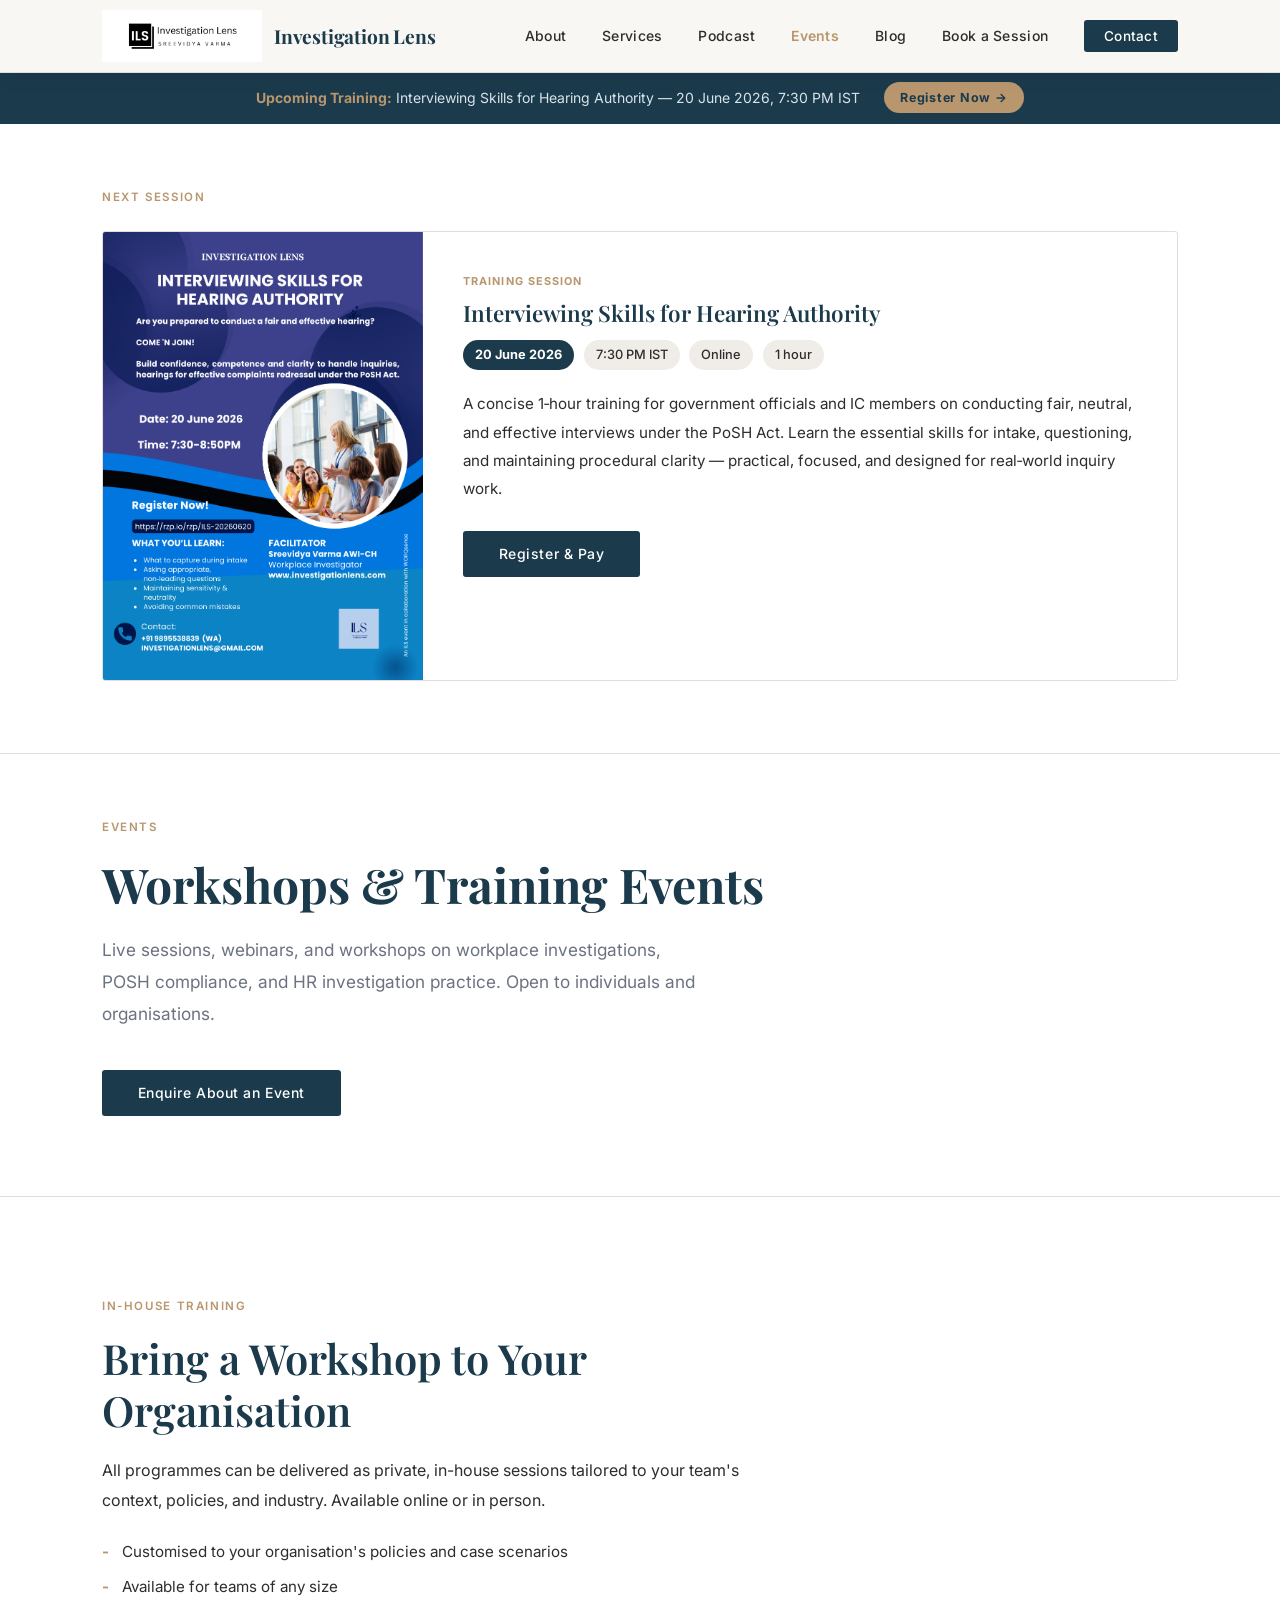
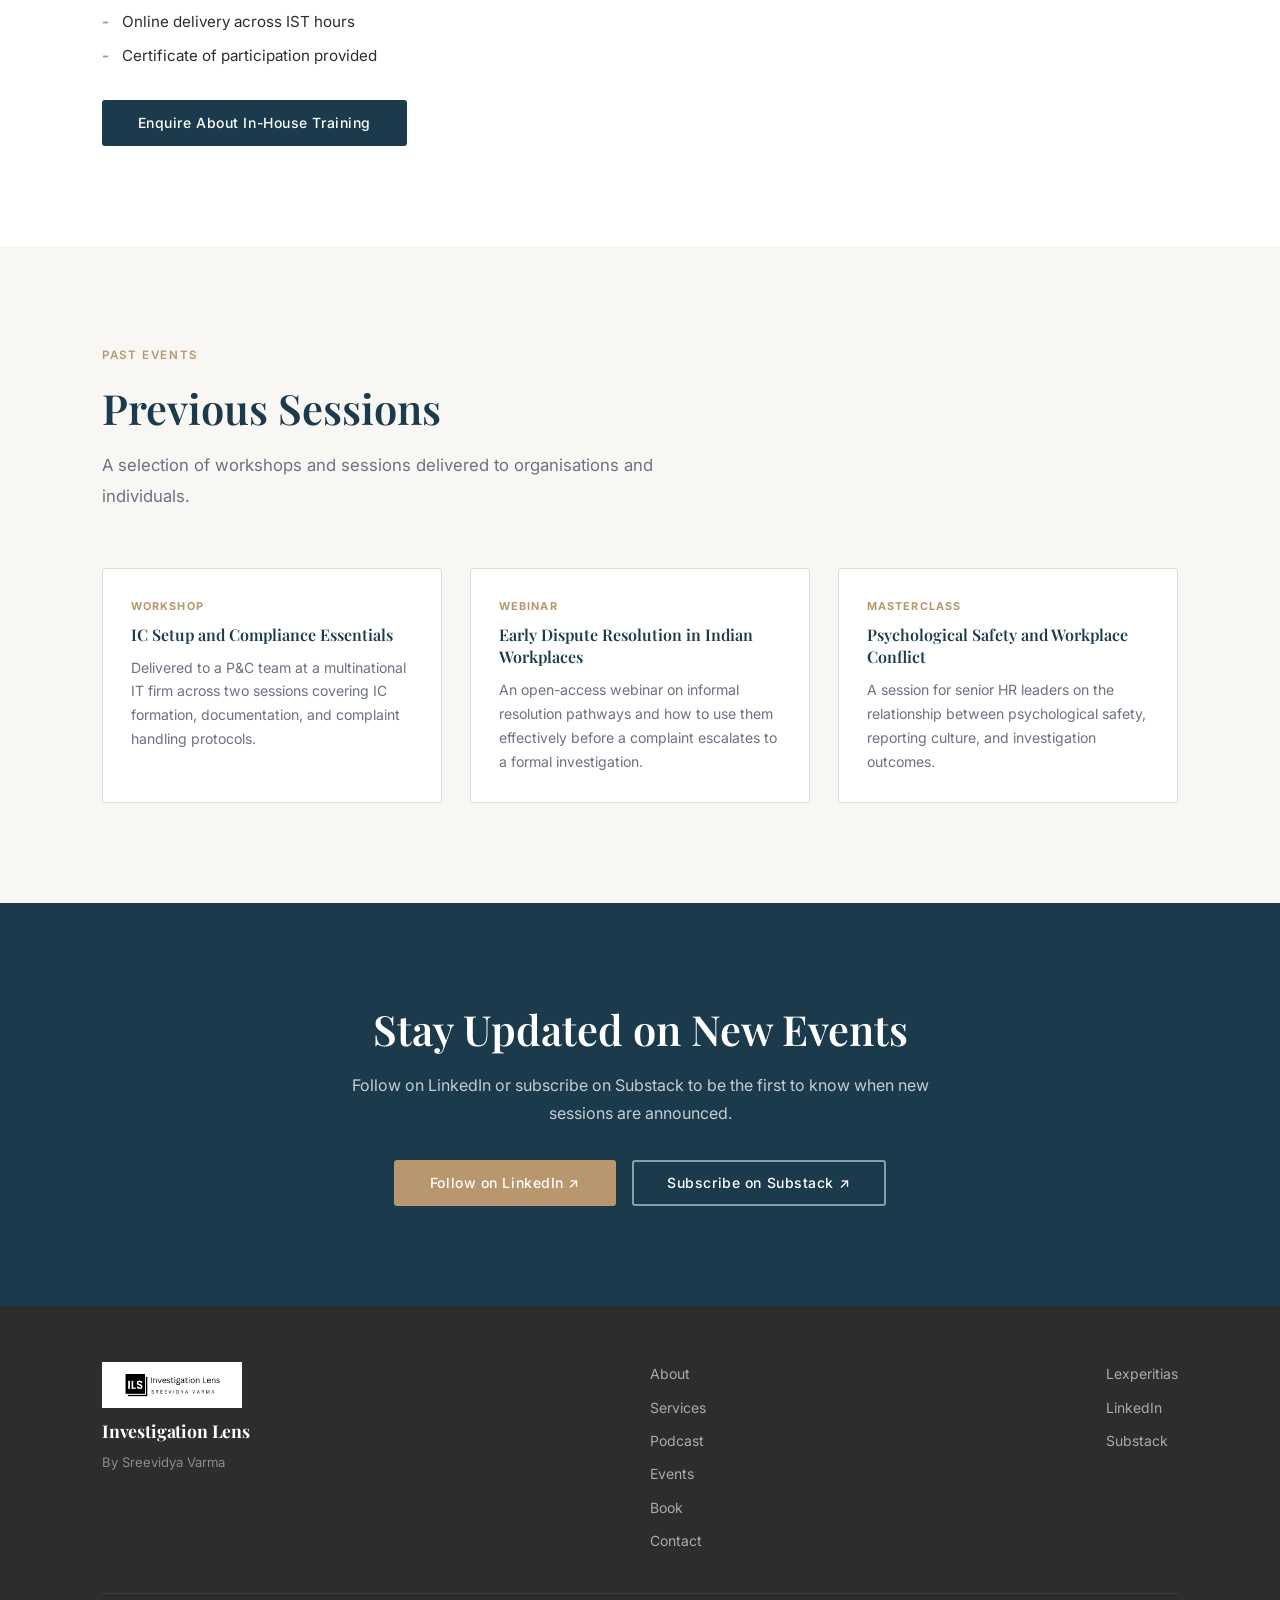
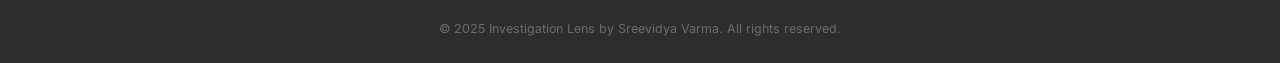
==== commit 108eacb9: "Add files via upload updated with 20260620 event details." ====
--- a/events.html
+++ b/events.html
@@ -33,6 +33,18 @@
     <link rel="stylesheet" href="style.css">
 </head>
 <body>
+
+    <!-- ===== ANNOUNCEMENT BAR ===== -->
+    <div class="announcement-bar">
+        <div class="container">
+            <div class="announcement-inner">
+                <span class="announcement-text">
+                    <strong>Upcoming Training:</strong> Interviewing Skills for Hearing Authority &mdash; 20 June 2026, 7:30 PM IST
+                </span>
+                <a href="https://rzp.io/rzp/ILS-20260620" target="_blank" rel="noopener" class="announcement-cta">Register Now &rarr;</a>
+            </div>
+        </div>
+    </div>
 
     <!-- ===== NAVBAR ===== -->
     <nav class="navbar scrolled" id="navbar">
@@ -54,6 +66,32 @@
         </div>
     </nav>
 
+    <!-- ===== FEATURED UPCOMING EVENT ===== -->
+    <section class="featured-event-section">
+        <div class="container">
+            <div class="section-label">Next Session</div>
+            <div class="event-card-featured">
+                <div class="event-featured-poster">
+                    <img src="ILS Event 20260620.png" alt="Interviewing Skills for Hearing Authority — 20 June 2026">
+                </div>
+                <div class="event-featured-body">
+                    <div class="event-tag">Training Session</div>
+                    <h3>Interviewing Skills for Hearing Authority</h3>
+                    <div class="event-featured-datetime">
+                        <span class="event-date-badge">20 June 2026</span>
+                        <span class="event-time-badge">7:30 PM IST</span>
+                        <span class="event-time-badge">Online</span>
+                        <span class="event-time-badge">1 hour</span>
+                    </div>
+                    <p>A concise 1&#8209;hour training for government officials and IC members on conducting fair, neutral, and effective interviews under the PoSH Act. Learn the essential skills for intake, questioning, and maintaining procedural clarity &mdash; practical, focused, and designed for real&#8209;world inquiry work.</p>
+                    <div class="event-featured-actions">
+                        <a href="https://rzp.io/rzp/ILS-20260620" target="_blank" rel="noopener" class="btn btn-primary">Register &amp; Pay</a>
+                    </div>
+                </div>
+            </div>
+        </div>
+    </section>
+
     <!-- ===== PAGE HERO ===== -->
     <section class="page-hero">
         <div class="container">
@@ -61,79 +99,6 @@
             <h1>Workshops &amp; Training Events</h1>
             <p class="page-hero-sub">Live sessions, webinars, and workshops on workplace investigations, POSH compliance, and HR investigation practice. Open to individuals and organisations.</p>
             <a href="index.html#contact" class="btn btn-primary">Enquire About an Event</a>
-        </div>
-    </section>
-
-    <!-- ===== UPCOMING EVENTS ===== -->
-    <section class="events-section">
-        <div class="container">
-            <div class="section-label">Upcoming</div>
-            <h2>Upcoming Events</h2>
-            <p class="section-intro">Register your interest for upcoming sessions. Group bookings and in-house workshops available on request.</p>
-
-            <div class="events-list">
-
-                <div class="event-card">
-                    <div class="event-date-block">
-                        <span class="event-month">Jul</span>
-                        <span class="event-day">2025</span>
-                    </div>
-                    <div class="event-body">
-                        <div class="event-tag">Webinar</div>
-                        <h3>Introduction to Workplace Investigations: What Every IC Member Must Know</h3>
-                        <p>A practical overview of investigation principles, IC obligations under the POSH Act, and how to run a fair, compliant process from complaint to closure.</p>
-                        <div class="event-details">
-                            <span>Online</span>
-                            <span>2 hours</span>
-                            <span>Open registration</span>
-                        </div>
-                    </div>
-                    <div class="event-actions">
-                        <a href="index.html#contact" class="btn btn-outline">Register Interest</a>
-                    </div>
-                </div>
-
-                <div class="event-card">
-                    <div class="event-date-block">
-                        <span class="event-month">Aug</span>
-                        <span class="event-day">2025</span>
-                    </div>
-                    <div class="event-body">
-                        <div class="event-tag">Workshop</div>
-                        <h3>Investigation Interviewing Skills: Techniques for HR and ER Professionals</h3>
-                        <p>A skills-based workshop covering trauma-informed interviewing, effective note-taking, managing difficult interviews, and building credibility in findings.</p>
-                        <div class="event-details">
-                            <span>Online</span>
-                            <span>Half day</span>
-                            <span>Limited seats</span>
-                        </div>
-                    </div>
-                    <div class="event-actions">
-                        <a href="index.html#contact" class="btn btn-outline">Register Interest</a>
-                    </div>
-                </div>
-
-                <div class="event-card">
-                    <div class="event-date-block">
-                        <span class="event-month">Sep</span>
-                        <span class="event-day">2025</span>
-                    </div>
-                    <div class="event-body">
-                        <div class="event-tag">Masterclass</div>
-                        <h3>Writing Defensible Investigation Reports</h3>
-                        <p>How to structure findings, document evidence, apply the right standard of proof, and produce a report that holds up to challenge — for investigators and IC members.</p>
-                        <div class="event-details">
-                            <span>Online</span>
-                            <span>3 hours</span>
-                            <span>Open registration</span>
-                        </div>
-                    </div>
-                    <div class="event-actions">
-                        <a href="index.html#contact" class="btn btn-outline">Register Interest</a>
-                    </div>
-                </div>
-
-            </div>
         </div>
     </section>
 
--- a/style.css
+++ b/style.css
@@ -77,6 +77,56 @@
     font-size: 1.15rem;
     line-height: 1.85;
     color: var(--charcoal);
+}
+
+/* ===========================
+   ANNOUNCEMENT BAR
+=========================== */
+.announcement-bar {
+    margin-top: 72px;
+    background-color: var(--navy);
+    padding: 0.65rem 0;
+}
+
+.announcement-inner {
+    display: flex;
+    align-items: center;
+    justify-content: center;
+    gap: 1.5rem;
+    flex-wrap: wrap;
+    text-align: center;
+}
+
+.announcement-text {
+    font-size: 0.875rem;
+    color: #d9e4ea;
+}
+
+.announcement-text strong {
+    color: var(--gold);
+}
+
+@keyframes flash-cta {
+    0%, 100% { opacity: 1; }
+    50% { opacity: 0.45; }
+}
+
+.announcement-cta {
+    font-size: 0.78rem;
+    font-weight: 700;
+    letter-spacing: 0.06em;
+    color: var(--navy);
+    background-color: var(--gold);
+    padding: 0.3rem 1rem;
+    border-radius: 100px;
+    text-decoration: none;
+    white-space: nowrap;
+    animation: flash-cta 1.2s ease-in-out infinite;
+}
+
+.announcement-cta:hover {
+    animation: none;
+    opacity: 0.82;
 }
 
 /* ===========================
@@ -251,7 +301,7 @@
     display: flex;
     align-items: center;
     background-color: var(--white);
-    padding: 100px 2rem 80px;
+    padding: 64px 2rem 80px;
 }
 
 .hero-inner {
@@ -854,7 +904,7 @@
    PAGE HERO (inner pages)
 =========================== */
 .page-hero {
-    padding: 140px 2rem 80px;
+    padding: 64px 2rem 80px;
     background-color: var(--white);
     border-bottom: 1px solid var(--border);
 }
@@ -1109,6 +1159,88 @@
     background-color: var(--bg);
 }
 
+/* Featured event section (first on events page) */
+.featured-event-section {
+    padding: 64px 0 72px;
+    background-color: var(--white);
+    border-bottom: 1px solid var(--border);
+}
+
+.featured-event-section .section-label {
+    margin-bottom: 1.5rem;
+}
+
+/* Featured event card (with poster) */
+.event-card-featured {
+    display: grid;
+    grid-template-columns: 320px 1fr;
+    align-items: start;
+    background-color: var(--white);
+    border: 1px solid var(--border);
+    border-radius: var(--radius);
+    overflow: hidden;
+    transition: box-shadow var(--transition);
+}
+
+.event-card-featured:hover {
+    box-shadow: 0 6px 32px rgba(27, 58, 75, 0.1);
+}
+
+.event-featured-poster img {
+    width: 100%;
+    height: 100%;
+    object-fit: cover;
+    display: block;
+    min-height: 320px;
+}
+
+.event-featured-body {
+    padding: 2.5rem;
+}
+
+.event-featured-body h3 {
+    font-size: 1.4rem;
+    line-height: 1.3;
+    margin-bottom: 0.75rem;
+    color: var(--navy);
+}
+
+.event-featured-datetime {
+    display: flex;
+    gap: 0.6rem;
+    flex-wrap: wrap;
+    margin-bottom: 1.25rem;
+}
+
+.event-date-badge {
+    font-size: 0.8rem;
+    font-weight: 700;
+    color: var(--white);
+    background-color: var(--navy);
+    padding: 0.28rem 0.75rem;
+    border-radius: 100px;
+}
+
+.event-time-badge {
+    font-size: 0.8rem;
+    font-weight: 500;
+    color: var(--charcoal);
+    background-color: var(--light-gray);
+    padding: 0.28rem 0.75rem;
+    border-radius: 100px;
+}
+
+.event-featured-body p {
+    font-size: 0.95rem;
+    color: var(--charcoal);
+    line-height: 1.85;
+    margin-bottom: 0;
+}
+
+.event-featured-actions {
+    margin-top: 1.75rem;
+}
+
 .events-list {
     display: flex;
     flex-direction: column;
@@ -1323,6 +1455,10 @@
     .event-card {
         grid-template-columns: 60px 1fr auto;
         gap: 1.5rem;
+    }
+
+    .event-card-featured {
+        grid-template-columns: 260px 1fr;
     }
 }
 
@@ -1416,6 +1552,24 @@
         text-align: left;
     }
 
+    .event-card-featured {
+        grid-template-columns: 1fr;
+    }
+
+    .event-featured-poster img {
+        min-height: 240px;
+        max-height: 320px;
+    }
+
+    .event-featured-body {
+        padding: 1.75rem;
+    }
+
+    .announcement-inner {
+        flex-direction: column;
+        gap: 0.75rem;
+    }
+
     .past-events-grid {
         grid-template-columns: 1fr;
     }
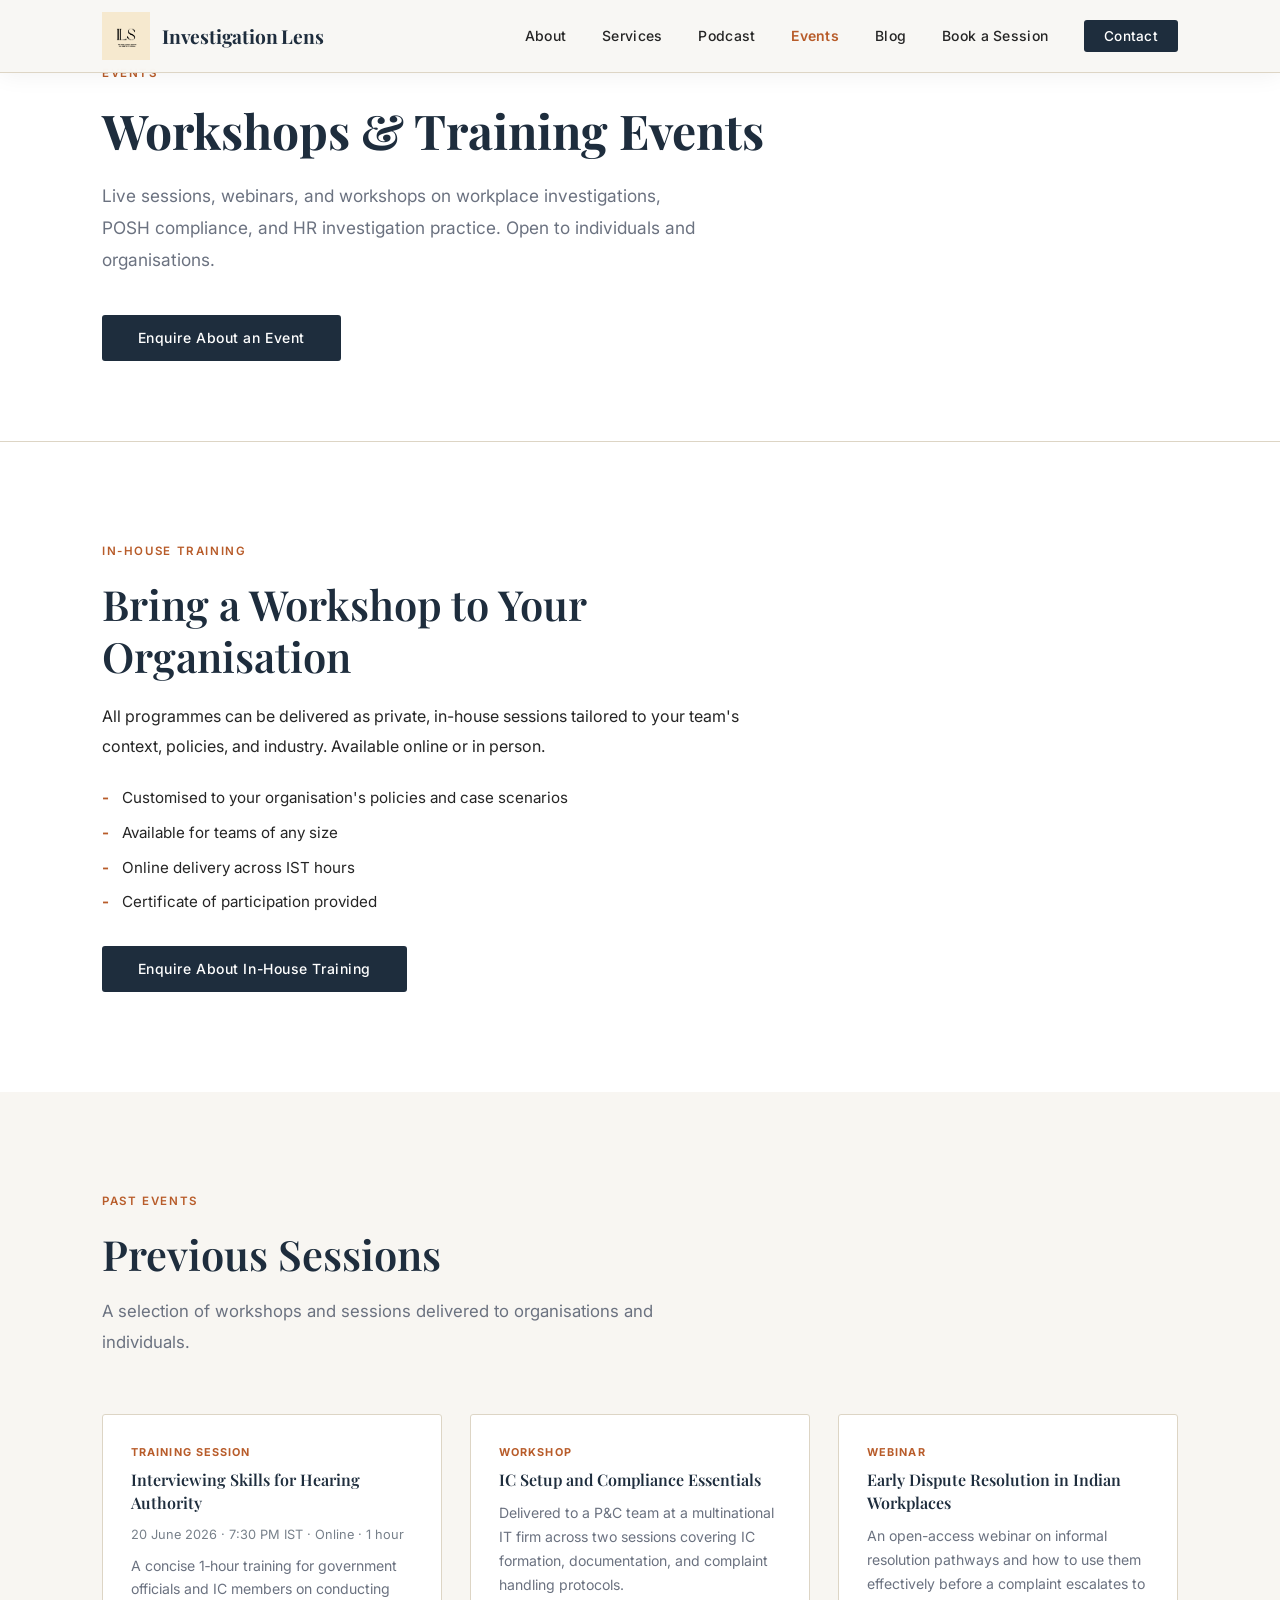
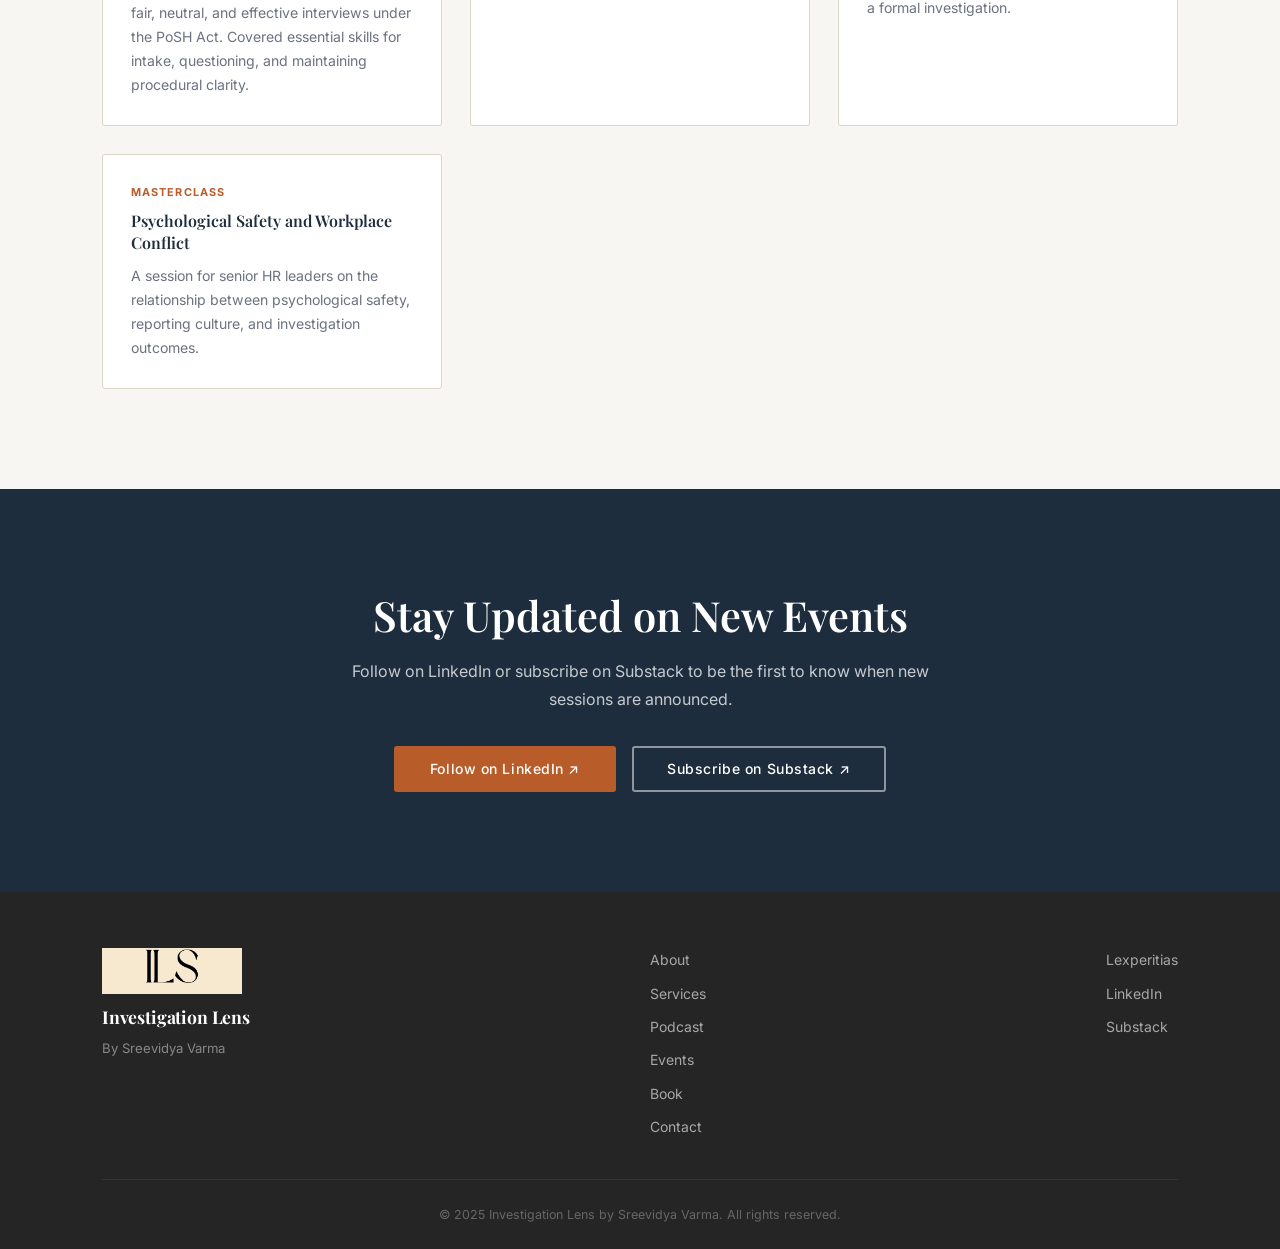
==== commit 4741c46f: "Add files via upload 20 June 2026 session announcement moved to past event. Spotify link added." ====
--- a/events.html
+++ b/events.html
@@ -34,18 +34,6 @@
 </head>
 <body>
 
-    <!-- ===== ANNOUNCEMENT BAR ===== -->
-    <div class="announcement-bar">
-        <div class="container">
-            <div class="announcement-inner">
-                <span class="announcement-text">
-                    <strong>Upcoming Training:</strong> Interviewing Skills for Hearing Authority &mdash; 20 June 2026, 7:30 PM IST
-                </span>
-                <a href="https://rzp.io/rzp/ILS-20260620" target="_blank" rel="noopener" class="announcement-cta">Register Now &rarr;</a>
-            </div>
-        </div>
-    </div>
-
     <!-- ===== NAVBAR ===== -->
     <nav class="navbar scrolled" id="navbar">
         <div class="nav-inner">
@@ -65,32 +53,6 @@
             </ul>
         </div>
     </nav>
-
-    <!-- ===== FEATURED UPCOMING EVENT ===== -->
-    <section class="featured-event-section">
-        <div class="container">
-            <div class="section-label">Next Session</div>
-            <div class="event-card-featured">
-                <div class="event-featured-poster">
-                    <img src="ILS Event 20260620.png" alt="Interviewing Skills for Hearing Authority — 20 June 2026">
-                </div>
-                <div class="event-featured-body">
-                    <div class="event-tag">Training Session</div>
-                    <h3>Interviewing Skills for Hearing Authority</h3>
-                    <div class="event-featured-datetime">
-                        <span class="event-date-badge">20 June 2026</span>
-                        <span class="event-time-badge">7:30 PM IST</span>
-                        <span class="event-time-badge">Online</span>
-                        <span class="event-time-badge">1 hour</span>
-                    </div>
-                    <p>A concise 1&#8209;hour training for government officials and IC members on conducting fair, neutral, and effective interviews under the PoSH Act. Learn the essential skills for intake, questioning, and maintaining procedural clarity &mdash; practical, focused, and designed for real&#8209;world inquiry work.</p>
-                    <div class="event-featured-actions">
-                        <a href="https://rzp.io/rzp/ILS-20260620" target="_blank" rel="noopener" class="btn btn-primary">Register &amp; Pay</a>
-                    </div>
-                </div>
-            </div>
-        </div>
-    </section>
 
     <!-- ===== PAGE HERO ===== -->
     <section class="page-hero">
@@ -130,6 +92,12 @@
             <p class="section-intro">A selection of workshops and sessions delivered to organisations and individuals.</p>
 
             <div class="past-events-grid">
+                <div class="past-event-card">
+                    <div class="event-tag">Training Session</div>
+                    <h4>Interviewing Skills for Hearing Authority</h4>
+                    <p class="event-meta-small">20 June 2026 &middot; 7:30 PM IST &middot; Online &middot; 1 hour</p>
+                    <p>A concise 1&#8209;hour training for government officials and IC members on conducting fair, neutral, and effective interviews under the PoSH Act. Covered essential skills for intake, questioning, and maintaining procedural clarity.</p>
+                </div>
                 <div class="past-event-card">
                     <div class="event-tag">Workshop</div>
                     <h4>IC Setup and Compliance Essentials</h4>
--- a/style.css
+++ b/style.css
@@ -12,16 +12,16 @@
 }
 
 :root {
-    --navy:        #1B3A4B;
-    --navy-light:  #2A5068;
-    --gold:        #B8966E;
-    --gold-light:  #C9A882;
-    --charcoal:    #2D2D2D;
+    --navy:        #1E2D3D;
+    --navy-light:  #2C4260;
+    --gold:        #B85C2A;
+    --gold-light:  #CC7040;
+    --charcoal:    #252525;
     --gray:        #6B7280;
-    --light-gray:  #F0EDE8;
-    --bg:          #F8F7F4;
+    --light-gray:  #EDE8E0;
+    --bg:          #F8F6F2;
     --white:       #FFFFFF;
-    --border:      #E2DDD8;
+    --border:      #DDD5C5;
 
     --font-heading: 'Playfair Display', Georgia, serif;
     --font-body:    'Inter', -apple-system, BlinkMacSystemFont, sans-serif;
@@ -84,7 +84,7 @@
 =========================== */
 .announcement-bar {
     margin-top: 72px;
-    background-color: var(--navy);
+    background-color: #FDECD8;
     padding: 0.65rem 0;
 }
 
@@ -99,11 +99,11 @@
 
 .announcement-text {
     font-size: 0.875rem;
-    color: #d9e4ea;
+    color: #6B3518;
 }
 
 .announcement-text strong {
-    color: var(--gold);
+    color: #8C3A10;
 }
 
 @keyframes flash-cta {
@@ -225,7 +225,7 @@
     height: 72px;
     display: flex;
     align-items: center;
-    justify-content: space-between;
+    gap: 0;
 }
 
 .nav-logo {
@@ -236,10 +236,9 @@
 }
 
 .nav-logo img {
-    width: 160px;
-    height: 52px;
-    object-fit: cover;
-    object-position: center center;
+    width: 48px;
+    height: 48px;
+    object-fit: contain;
 }
 
 .logo-text {
@@ -254,6 +253,7 @@
     display: flex;
     align-items: center;
     gap: 2.25rem;
+    margin-left: auto;
 }
 
 .nav-links a {
@@ -293,25 +293,47 @@
     line-height: 1;
 }
 
+.nav-social {
+    display: flex;
+    align-items: center;
+    gap: 0.6rem;
+    margin-left: 1.25rem;
+    flex-shrink: 0;
+}
+
+.nav-social a {
+    display: flex;
+    align-items: center;
+    justify-content: center;
+    transition: opacity var(--transition), transform var(--transition);
+}
+
+.nav-social a:hover {
+    opacity: 0.75;
+    transform: translateY(-1px);
+}
+
+.nav-social img {
+    width: 28px;
+    height: 28px;
+    object-fit: cover;
+    border-radius: 6px;
+}
+
 /* ===========================
    HERO
 =========================== */
 .hero {
-    min-height: 100vh;
     display: flex;
     align-items: center;
     background-color: var(--white);
-    padding: 64px 2rem 80px;
+    padding: 80px 2rem;
 }
 
 .hero-inner {
-    max-width: var(--max-width);
+    max-width: 760px;
     margin: 0 auto;
     width: 100%;
-    display: grid;
-    grid-template-columns: 1fr 400px;
-    gap: 5rem;
-    align-items: center;
 }
 
 .hero-eyebrow {
@@ -352,9 +374,9 @@
 
 .hero-image img {
     width: 100%;
-    height: 520px;
+    height: 400px;
     object-fit: cover;
-    object-position: right center;
+    object-position: center top;
     border-radius: var(--radius);
 }
 
@@ -372,6 +394,60 @@
 }
 
 /* ===========================
+   WORKPLACE BANNER
+=========================== */
+.workplace-banner {
+    position: relative;
+    height: 420px;
+    overflow: hidden;
+}
+
+.workplace-banner img {
+    width: 100%;
+    height: 100%;
+    object-fit: cover;
+    object-position: center 40%;
+    display: block;
+}
+
+.workplace-banner-overlay {
+    position: absolute;
+    inset: 0;
+    background: linear-gradient(to right, rgba(30, 45, 61, 0.82) 0%, rgba(30, 45, 61, 0.45) 60%, rgba(30, 45, 61, 0.15) 100%);
+    display: flex;
+    align-items: center;
+}
+
+.workplace-banner-text {
+    max-width: var(--max-width);
+    margin: 0 auto;
+    padding: 0 2rem;
+    width: 100%;
+}
+
+.workplace-banner-text h2 {
+    font-family: var(--font-heading);
+    font-size: clamp(1.6rem, 3.5vw, 2.6rem);
+    font-weight: 600;
+    color: var(--white);
+    max-width: 520px;
+    line-height: 1.3;
+    margin-bottom: 1.25rem;
+}
+
+.workplace-banner-text h2 em {
+    color: var(--gold-light);
+    font-style: italic;
+}
+
+.workplace-banner-text p {
+    color: rgba(255, 255, 255, 0.82);
+    font-size: 1.05rem;
+    max-width: 420px;
+    line-height: 1.75;
+}
+
+/* ===========================
    ABOUT
 =========================== */
 .about {
@@ -380,7 +456,18 @@
 }
 
 .about-inner {
-    max-width: 780px;
+    display: grid;
+    grid-template-columns: 1fr 340px;
+    gap: 4rem;
+    align-items: center;
+}
+
+.about-image img {
+    width: 100%;
+    height: 480px;
+    object-fit: cover;
+    object-position: center center;
+    border-radius: var(--radius);
 }
 
 .about-body {
@@ -1407,6 +1494,13 @@
     line-height: 1.7;
 }
 
+.past-event-card .event-meta-small {
+    font-size: 0.8rem;
+    color: var(--navy);
+    opacity: 0.6;
+    margin-bottom: 0.5rem;
+}
+
 /* ===========================
    RESPONSIVE — TABLET
 =========================== */
@@ -1495,6 +1589,24 @@
         display: block;
     }
 
+    .nav-social {
+        margin-left: 0.5rem;
+    }
+
+    .nav-social img {
+        width: 24px;
+        height: 24px;
+    }
+
+    /* Workplace banner */
+    .workplace-banner {
+        height: 280px;
+    }
+
+    .workplace-banner-overlay {
+        background: linear-gradient(to bottom, rgba(30, 45, 61, 0.7) 0%, rgba(30, 45, 61, 0.6) 100%);
+    }
+
     /* Hero */
     .hero {
         padding: 100px 2rem 60px;
@@ -1515,6 +1627,20 @@
         height: 320px;
     }
 
+    /* About */
+    .about-inner {
+        grid-template-columns: 1fr;
+        gap: 2.5rem;
+    }
+
+    .about-image {
+        order: -1;
+    }
+
+    .about-image img {
+        height: 320px;
+    }
+
     /* Services */
     .card-columns {
         grid-template-columns: 1fr;
